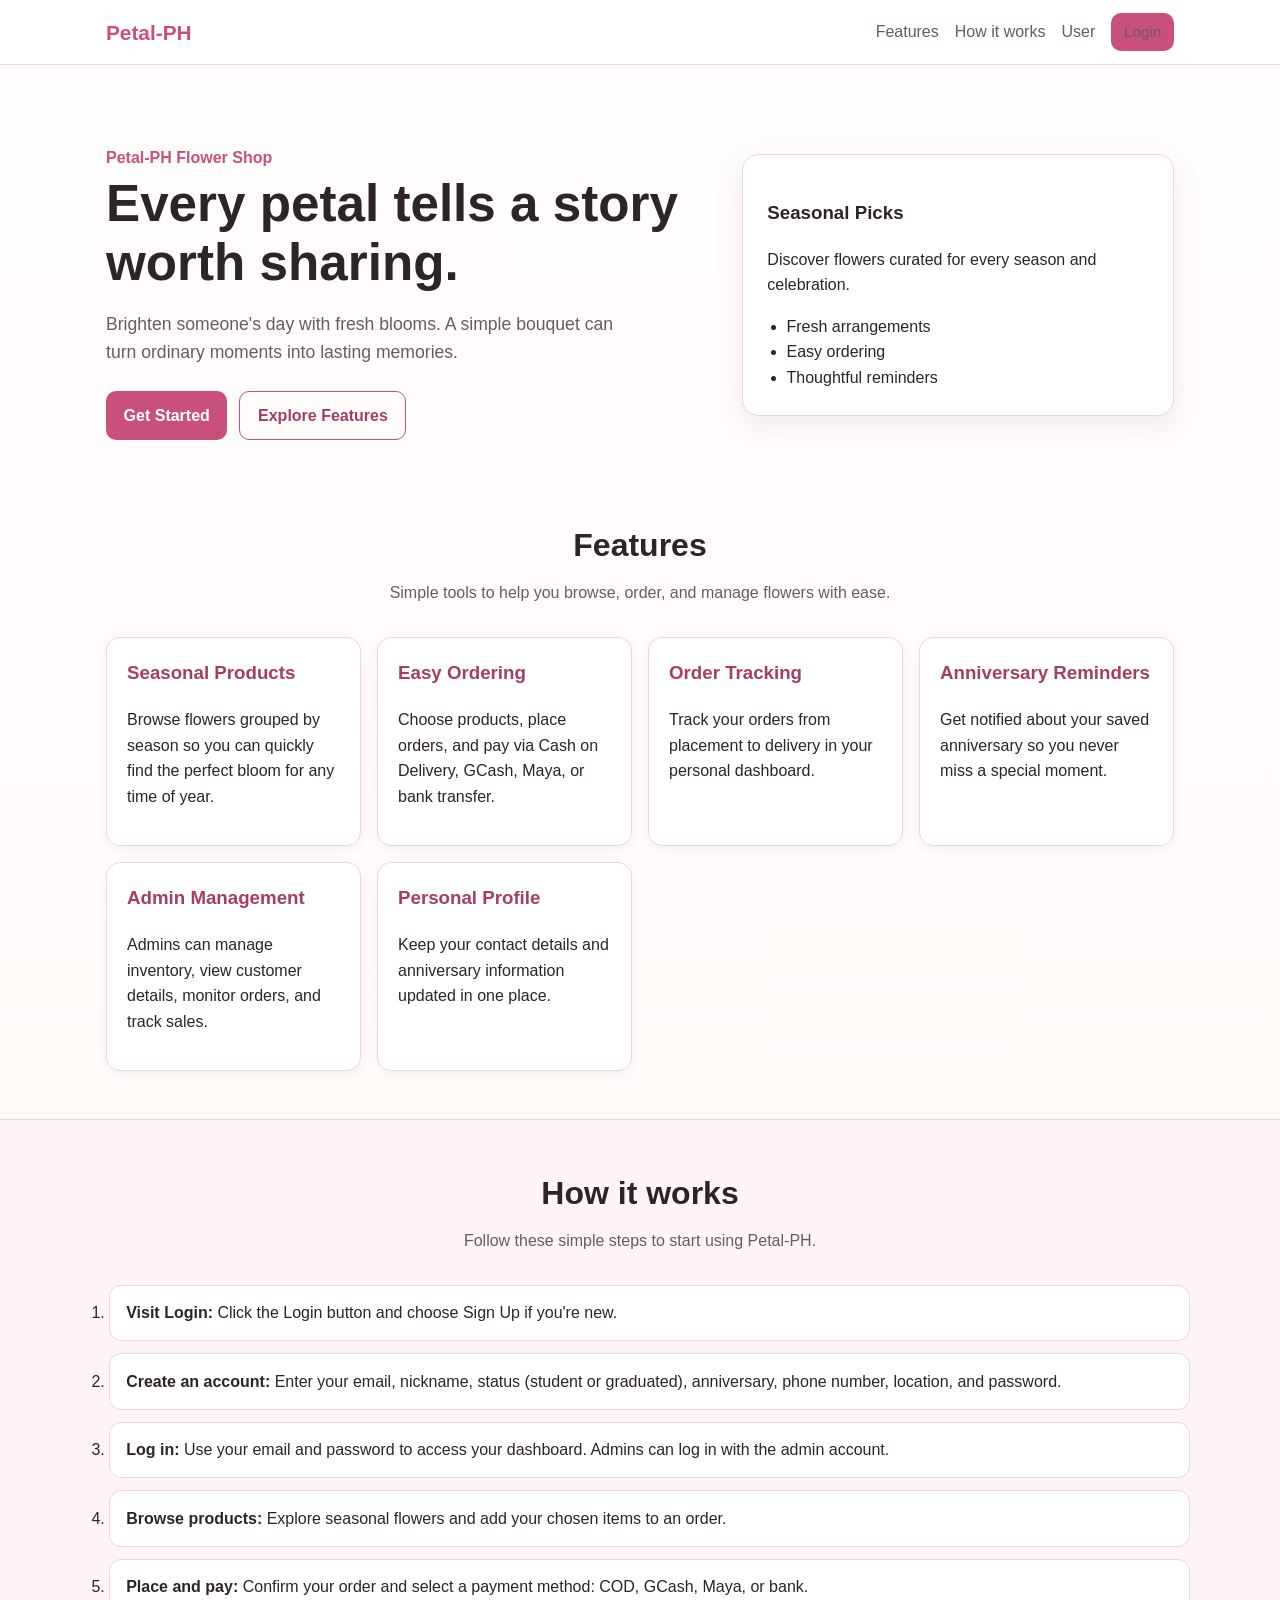
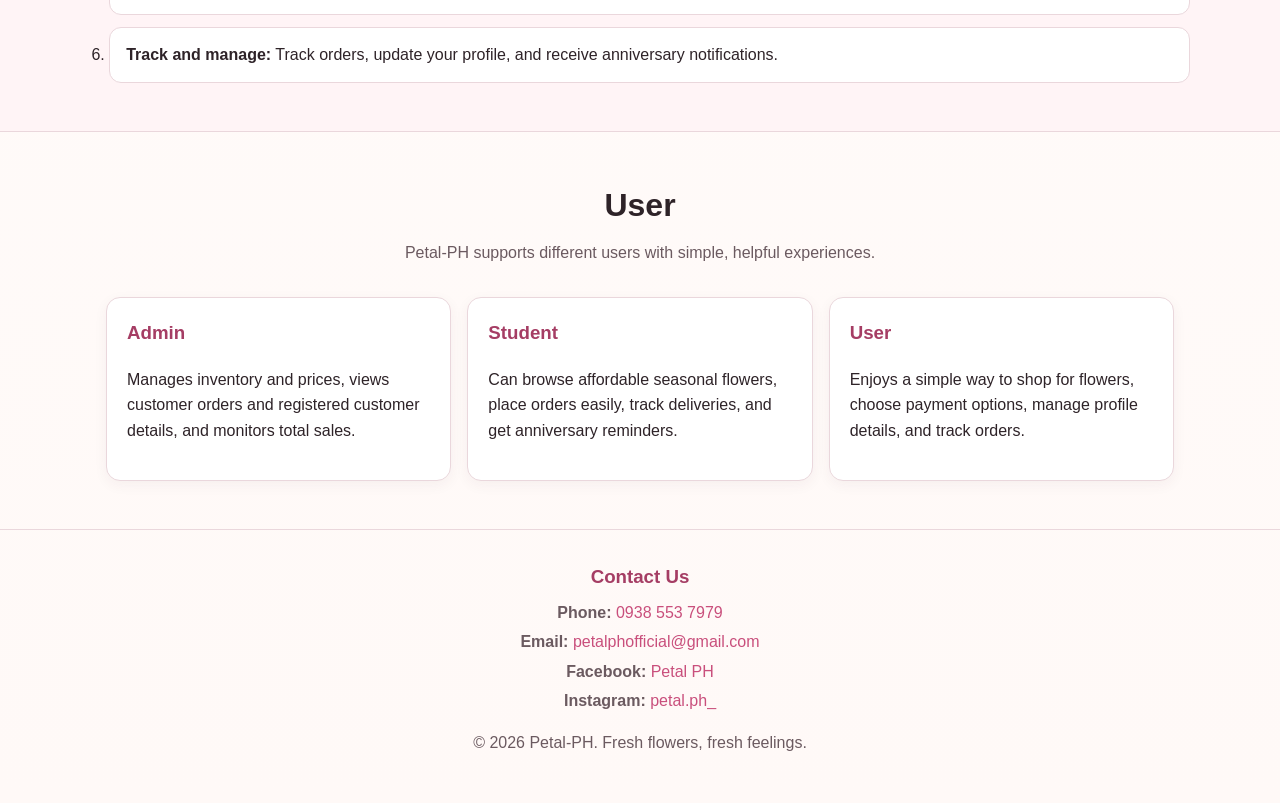
==== index.html @ e6eea17c "first commit" ====
<!DOCTYPE html>
<html lang="en">
<head>
  <meta charset="UTF-8">
  <meta name="viewport" content="width=device-width, initial-scale=1.0">
  <title>Petal-PH | Fresh Flowers, Fresh Feelings</title>
  <link rel="stylesheet" href="css/styles.css">
</head>
<body>
  <header class="site-header">
    <nav class="navbar">
      <a class="brand" href="index.html">Petal-PH</a>
      <button class="nav-toggle" id="navToggle" aria-label="Toggle menu">&#9776;</button>
      <ul class="nav-links" id="navLinks">
        <li><a href="#features">Features</a></li>
        <li><a href="#how-it-works">How it works</a></li>
        <li><a href="#users">User</a></li>
        <li><a class="btn btn-sm" href="login.html">Login</a></li>
      </ul>
    </nav>
  </header>

  <main>
    <section class="hero">
      <div class="hero-content">
        <p class="eyebrow">Petal-PH Flower Shop</p>
        <h1>Every petal tells a story worth sharing.</h1>
        <p class="motivation">Brighten someone's day with fresh blooms. A simple bouquet can turn ordinary moments into lasting memories.</p>
        <div class="hero-actions">
          <a href="login.html" class="btn">Get Started</a>
          <a href="#features" class="btn btn-outline">Explore Features</a>
        </div>
      </div>
      <div class="hero-card">
        <h3>Seasonal Picks</h3>
        <p>Discover flowers curated for every season and celebration.</p>
        <ul>
          <li>Fresh arrangements</li>
          <li>Easy ordering</li>
          <li>Thoughtful reminders</li>
        </ul>
      </div>
    </section>

    <section id="features" class="section">
      <h2>Features</h2>
      <p class="section-lead">Simple tools to help you browse, order, and manage flowers with ease.</p>
      <div class="grid cards">
        <article class="card">
          <h3>Seasonal Products</h3>
          <p>Browse flowers grouped by season so you can quickly find the perfect bloom for any time of year.</p>
        </article>
        <article class="card">
          <h3>Easy Ordering</h3>
          <p>Choose products, place orders, and pay via Cash on Delivery, GCash, Maya, or bank transfer.</p>
        </article>
        <article class="card">
          <h3>Order Tracking</h3>
          <p>Track your orders from placement to delivery in your personal dashboard.</p>
        </article>
        <article class="card">
          <h3>Anniversary Reminders</h3>
          <p>Get notified about your saved anniversary so you never miss a special moment.</p>
        </article>
        <article class="card">
          <h3>Admin Management</h3>
          <p>Admins can manage inventory, view customer details, monitor orders, and track sales.</p>
        </article>
        <article class="card">
          <h3>Personal Profile</h3>
          <p>Keep your contact details and anniversary information updated in one place.</p>
        </article>
      </div>
    </section>

    <section id="how-it-works" class="section alt">
      <h2>How it works</h2>
      <p class="section-lead">Follow these simple steps to start using Petal-PH.</p>
      <ol class="steps">
        <li><strong>Visit Login:</strong> Click the Login button and choose Sign Up if you're new.</li>
        <li><strong>Create an account:</strong> Enter your email, nickname, status (student or graduated), anniversary, phone number, location, and password.</li>
        <li><strong>Log in:</strong> Use your email and password to access your dashboard. Admins can log in with the admin account.</li>
        <li><strong>Browse products:</strong> Explore seasonal flowers and add your chosen items to an order.</li>
        <li><strong>Place and pay:</strong> Confirm your order and select a payment method: COD, GCash, Maya, or bank.</li>
        <li><strong>Track and manage:</strong> Track orders, update your profile, and receive anniversary notifications.</li>
      </ol>
    </section>

    <section id="users" class="section">
      <h2>User</h2>
      <p class="section-lead">Petal-PH supports different users with simple, helpful experiences.</p>
      <div class="grid cards">
        <article class="card">
          <h3>Admin</h3>
          <p>Manages inventory and prices, views customer orders and registered customer details, and monitors total sales.</p>
        </article>
        <article class="card">
          <h3>Student</h3>
          <p>Can browse affordable seasonal flowers, place orders easily, track deliveries, and get anniversary reminders.</p>
        </article>
        <article class="card">
          <h3>User</h3>
          <p>Enjoys a simple way to shop for flowers, choose payment options, manage profile details, and track orders.</p>
        </article>
      </div>
    </section>
  </main>

  <footer class="site-footer">
    <div class="contact-info">
      <h3>Contact Us</h3>
      <p><strong>Phone:</strong> <a href="tel:+639385537979">0938 553 7979</a></p>
      <p><strong>Email:</strong> <a href="https://mail.google.com/mail/?view=cm&fs=1&to=petalphofficial@gmail.com" target="_blank" rel="noopener">petalphofficial@gmail.com</a></p>
      <p><strong>Facebook:</strong> <a href="https://www.facebook.com/petalphofficial" target="_blank" rel="noopener">Petal PH</a></p>
      <p><strong>Instagram:</strong> <a href="https://www.instagram.com/petal.ph_/?hl=en" target="_blank" rel="noopener">petal.ph_</a></p>
    </div>
    <p>&copy; 2026 Petal-PH. Fresh flowers, fresh feelings.</p>
  </footer>

  <script src="js/app.js"></script>
  <script>
    const navToggle = document.getElementById('navToggle');
    const navLinks = document.getElementById('navLinks');
    navToggle.addEventListener('click', () => navLinks.classList.toggle('open'));
  </script>
</body>
</html>
---- css/styles.css ----
:root {
  --bg: #fff9f7;
  --surface: #ffffff;
  --text: #2e2328;
  --muted: #6b5a60;
  --primary: #c94f7c;
  --primary-dark: #a53d64;
  --accent: #f3d7df;
  --border: #ead7dc;
  --success: #2e7d5b;
  --shadow: 0 10px 30px rgba(80, 40, 55, 0.08);
}
* { box-sizing: border-box; }
html { scroll-behavior: smooth; }
body { margin: 0; font-family: "Segoe UI", Tahoma, sans-serif; color: var(--text); background: linear-gradient(180deg, #fffdfc, var(--bg)); line-height: 1.6; }
a { color: inherit; text-decoration: none; }
ul, ol { margin: 0; padding-left: 1.2rem; }
.site-header { position: sticky; top: 0; z-index: 20; background: rgba(255,255,255,0.92); backdrop-filter: blur(8px); border-bottom: 1px solid var(--border); }
.navbar { max-width: 1100px; margin: 0 auto; padding: 0.8rem 1rem; display: flex; align-items: center; justify-content: space-between; gap: 1rem; }
.brand { font-weight: 700; font-size: 1.3rem; color: var(--primary); }
.nav-links { list-style: none; display: flex; gap: 1rem; align-items: center; padding: 0; }
.nav-links a { color: var(--muted); font-weight: 500; transition: color .2s; }
.nav-links a:hover { color: var(--primary); }
.nav-toggle { display: none; background: none; border: 1px solid var(--border); border-radius: 8px; padding: .3rem .6rem; font-size: 1.2rem; }
.hero { max-width: 1100px; margin: 0 auto; padding: 4rem 1rem 2rem; display: grid; grid-template-columns: 1.4fr 1fr; gap: 2rem; align-items: center; }
.eyebrow { color: var(--primary); font-weight: 600; margin-bottom: .25rem; }
.hero h1 { font-size: clamp(2rem, 4vw, 3.2rem); line-height: 1.15; margin: .2rem 0 1rem; }
.motivation { font-size: 1.1rem; color: var(--muted); max-width: 55ch; }
.hero-actions { display: flex; gap: .75rem; margin-top: 1.5rem; flex-wrap: wrap; }
.hero-card { background: var(--surface); border: 1px solid var(--border); border-radius: 16px; padding: 1.5rem; box-shadow: var(--shadow); animation: floatIn .6s ease; }
.section { max-width: 1100px; margin: 0 auto; padding: 3rem 1rem; }
.section.alt { background: #fff4f6; border-top: 1px solid var(--border); border-bottom: 1px solid var(--border); max-width: none; }
.section.alt > * { max-width: 1100px; margin-left: auto; margin-right: auto; }
.section h2 { font-size: 2rem; margin: 0 0 .5rem; text-align: center; }
.section-lead { text-align: center; color: var(--muted); margin: 0 auto 2rem; max-width: 60ch; }
.grid { display: grid; gap: 1rem; }
.cards { grid-template-columns: repeat(auto-fit, minmax(220px, 1fr)); }
.card { background: var(--surface); border: 1px solid var(--border); border-radius: 14px; padding: 1.25rem; box-shadow: 0 4px 14px rgba(80,40,55,0.05); transition: transform .2s, box-shadow .2s; }
.card:hover { transform: translateY(-4px); box-shadow: var(--shadow); }
.card h3 { margin-top: 0; color: var(--primary-dark); }
.steps { max-width: 760px; margin: 0 auto; display: grid; gap: .75rem; }
.steps li { background: var(--surface); border: 1px solid var(--border); border-radius: 12px; padding: .9rem 1rem; }
.btn { display: inline-flex; align-items: center; justify-content: center; gap: .4rem; background: var(--primary); color: #fff; border: none; border-radius: 10px; padding: .7rem 1.1rem; font-weight: 600; cursor: pointer; transition: background .2s, transform .15s; }
.btn:hover { background: var(--primary-dark); }
.btn:active { transform: scale(.98); }
.btn-outline { background: transparent; color: var(--primary-dark); border: 1px solid var(--primary); }
.btn-outline:hover { background: var(--accent); }
.btn-sm { padding: .45rem .8rem; font-size: .95rem; }
.btn-danger { background: #b33a3a; }
.btn-danger:hover { background: #922e2e; }
.site-footer { text-align: center; padding: 2rem 1rem; color: var(--muted); border-top: 1px solid var(--border); }
.contact-info { margin-bottom: 1rem; }
.contact-info h3 { margin: 0 0 .5rem; color: var(--primary-dark); }
.contact-info p { margin: .25rem 0; }
.contact-info a { color: var(--primary); font-weight: 500; transition: color .2s; }
.contact-info a:hover { color: var(--primary-dark); text-decoration: underline; }
.auth-wrap { max-width: 980px; margin: 2rem auto; padding: 0 1rem; display: grid; grid-template-columns: 1fr 1fr; gap: 1.5rem; }
.panel { background: var(--surface); border: 1px solid var(--border); border-radius: 16px; padding: 1.5rem; box-shadow: var(--shadow); }
.panel h2 { margin-top: 0; }
.form-grid { display: grid; gap: .8rem; }
label { font-weight: 500; font-size: .95rem; display: grid; gap: .3rem; }
input, select, textarea { width: 100%; padding: .65rem .75rem; border: 1px solid #d8c3ca; border-radius: 8px; font: inherit; }
input:focus, select:focus { outline: 2px solid #efbfd0; border-color: var(--primary); }
.row { display: flex; gap: .5rem; align-items: center; }
.row input[type="checkbox"] { width: auto; }
.muted { color: var(--muted); font-size: .95rem; }
.msg { margin-top: .75rem; font-size: .95rem; }
.msg.error { color: #b33a3a; }
.msg.success { color: var(--success); }
.app-shell { min-height: 100vh; }
.topbar { display: flex; align-items: center; justify-content: space-between; gap: 1rem; padding: .8rem 1rem; background: #fff; border-bottom: 1px solid var(--border); position: sticky; top: 0; z-index: 30; }
.topbar .brand { font-size: 1.2rem; }
.burger { font-size: 1.4rem; background: none; border: 1px solid var(--border); border-radius: 8px; padding: .2rem .55rem; cursor: pointer; }
.layout { display: grid; grid-template-columns: 240px 1fr; min-height: calc(100vh - 58px); }
.sidebar { background: #fff; border-right: 1px solid var(--border); padding: 1rem; display: flex; flex-direction: column; gap: .4rem; transition: transform .25s ease; }
.sidebar button, .sidebar a { text-align: left; background: none; border: none; padding: .7rem .8rem; border-radius: 8px; cursor: pointer; font: inherit; color: var(--muted); }
.sidebar button:hover, .sidebar a:hover, .sidebar .active { background: var(--accent); color: var(--primary-dark); }
.content { padding: 1.25rem; }
.page { display: none; animation: fade .25s ease; }
.page.active { display: block; }
.toolbar { display: flex; flex-wrap: wrap; gap: .75rem; align-items: center; justify-content: space-between; margin-bottom: 1rem; }
.table-wrap { overflow-x: auto; }
table { width: 100%; border-collapse: collapse; background: #fff; border: 1px solid var(--border); border-radius: 12px; overflow: hidden; }
th, td { padding: .7rem .75rem; border-bottom: 1px solid var(--border); text-align: left; vertical-align: top; }
th { background: #fff4f6; }
.stats { grid-template-columns: repeat(auto-fit, minmax(180px, 1fr)); margin-bottom: 1rem; }
.stat { background: #fff; border: 1px solid var(--border); border-radius: 12px; padding: 1rem; }
.stat .num { font-size: 1.6rem; font-weight: 700; color: var(--primary-dark); }
.products { grid-template-columns: repeat(auto-fit, minmax(220px, 1fr)); }
.product { display: grid; gap: .5rem; }
.badge { display: inline-block; background: var(--accent); color: var(--primary-dark); padding: .15rem .5rem; border-radius: 999px; font-size: .8rem; font-weight: 600; }
.price { font-weight: 700; color: var(--primary-dark); }
.notice { background: #fff3cd; border: 1px solid #ecd28a; color: #6b5310; padding: .8rem 1rem; border-radius: 10px; margin-bottom: 1rem; }
.hidden { display: none !important; }
.modal { position: fixed; inset: 0; background: rgba(0,0,0,.35); display: flex; align-items: center; justify-content: center; padding: 1rem; z-index: 50; }
.modal-card { background: #fff; border-radius: 14px; padding: 1.25rem; width: 100%; max-width: 520px; }
@keyframes fade { from { opacity: 0; transform: translateY(4px);} to { opacity: 1; transform: none; } }
@keyframes floatIn { from { opacity: 0; transform: translateY(10px);} to { opacity: 1; transform: none; } }
@media (max-width: 800px) {
  .hero, .auth-wrap, .layout { grid-template-columns: 1fr; }
  .nav-toggle { display: inline-block; }
  .nav-links { display: none; position: absolute; right: 1rem; top: 58px; background: #fff; border: 1px solid var(--border); border-radius: 12px; padding: .75rem; flex-direction: column; align-items: stretch; min-width: 180px; box-shadow: var(--shadow); }
  .nav-links.open { display: flex; }
  .sidebar { position: fixed; top: 58px; left: 0; bottom: 0; width: 240px; transform: translateX(-100%); z-index: 25; box-shadow: var(--shadow); }
  .sidebar.open { transform: translateX(0); }
  .content { padding: 1rem; }
}
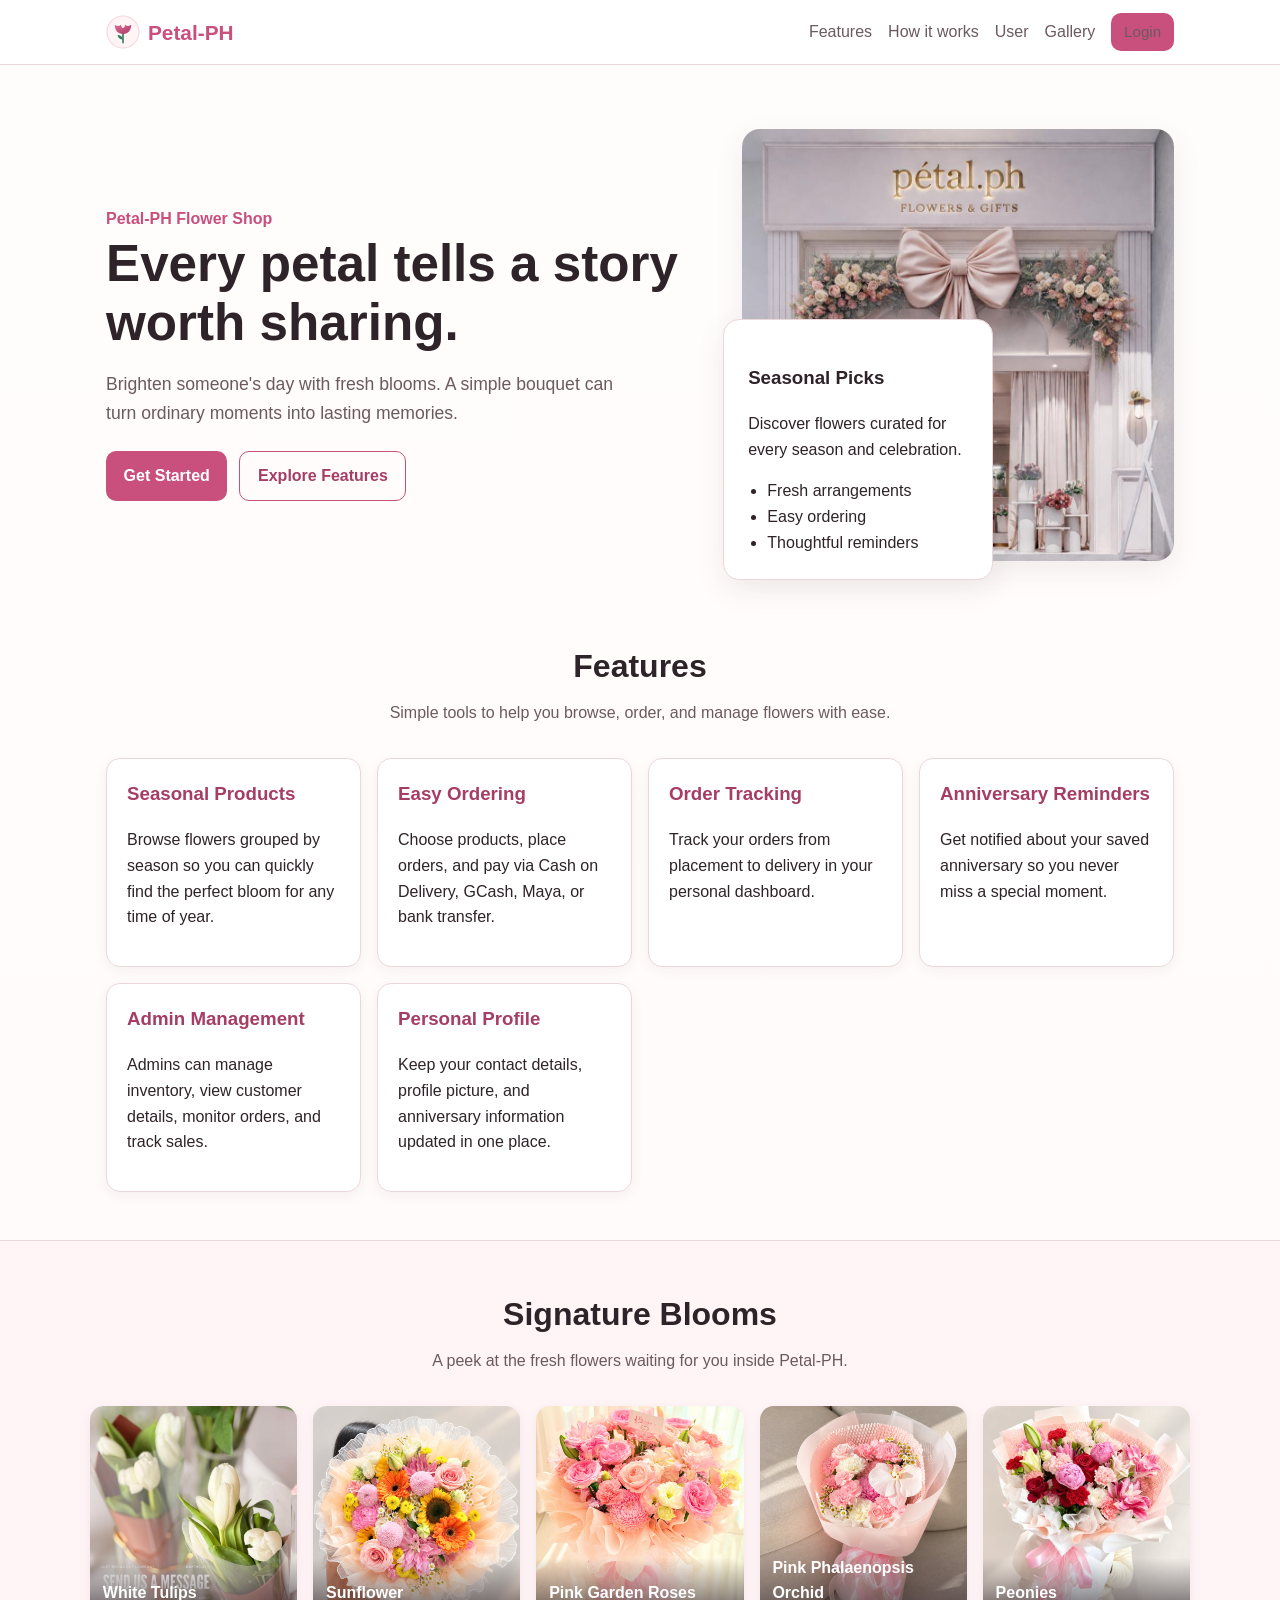
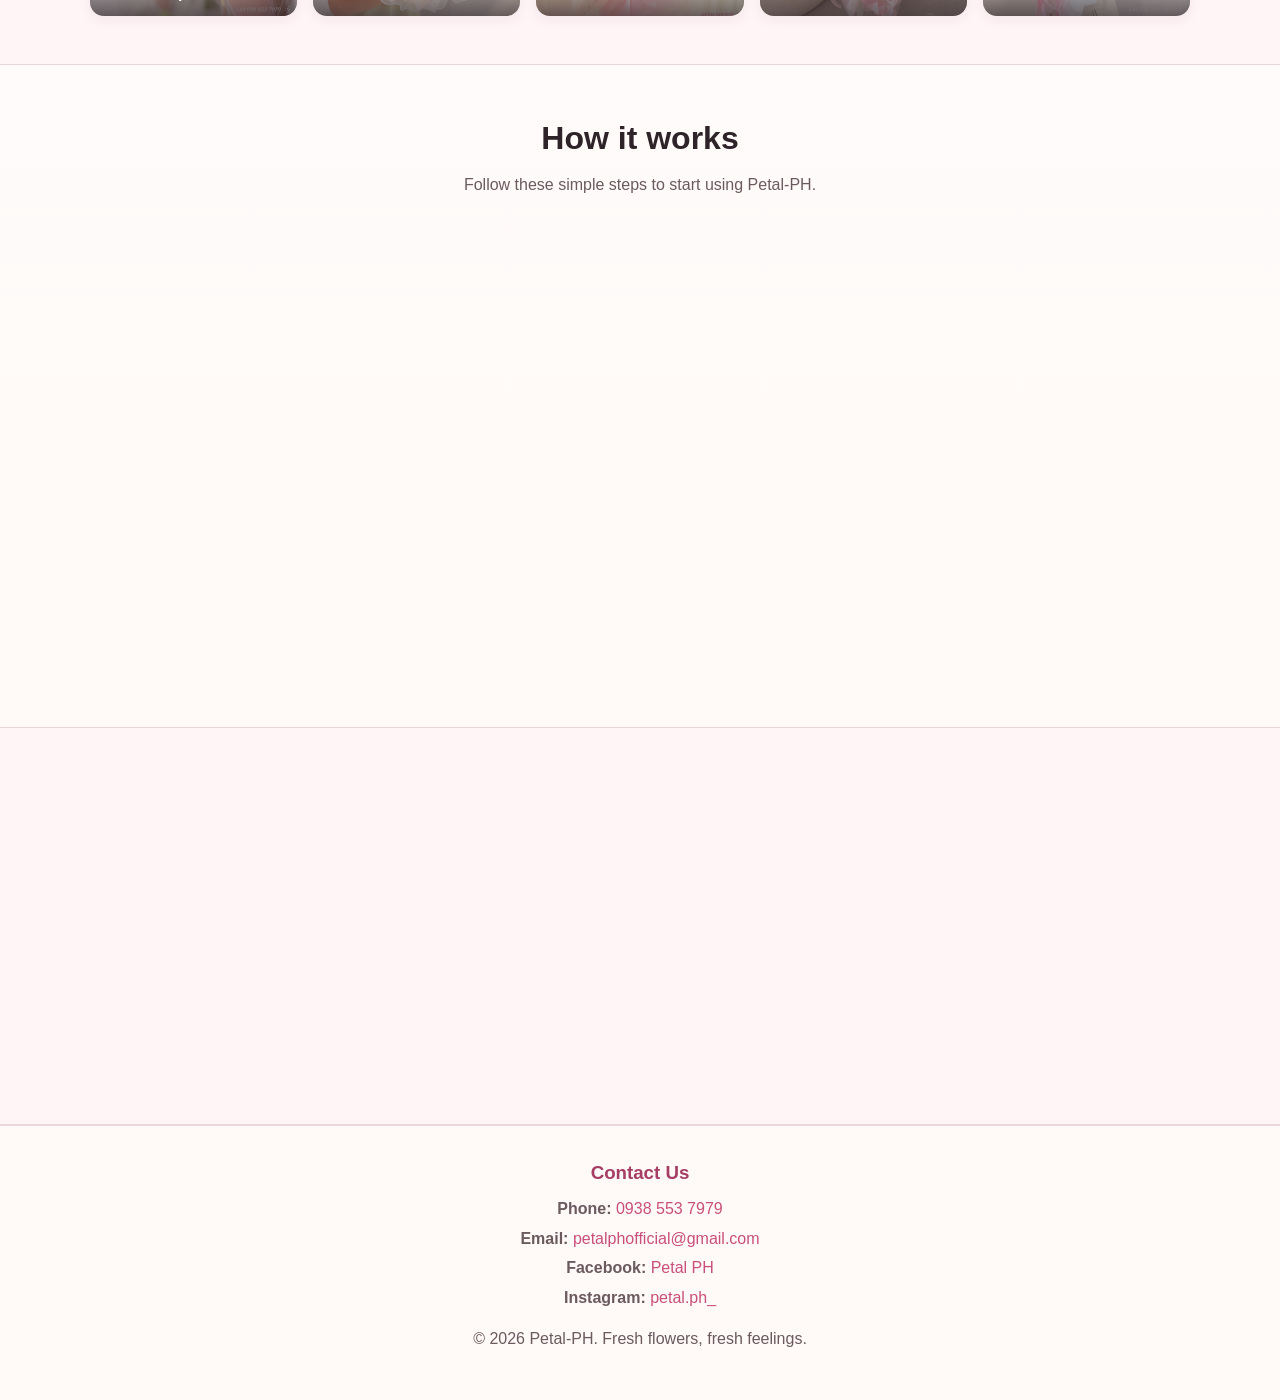
==== commit 951674d1: "Add messaging, admin management suite, best-seller charts, profile pictures, and flower imagery" ====
--- a/index.html
+++ b/index.html
@@ -4,17 +4,19 @@
   <meta charset="UTF-8">
   <meta name="viewport" content="width=device-width, initial-scale=1.0">
   <title>Petal-PH | Fresh Flowers, Fresh Feelings</title>
+  <link rel="icon" type="image/svg+xml" href="logo.svg">
   <link rel="stylesheet" href="css/styles.css">
 </head>
 <body>
   <header class="site-header">
     <nav class="navbar">
-      <a class="brand" href="index.html">Petal-PH</a>
+      <a class="brand" href="index.html"><img class="brand-logo" src="logo.svg" alt="Petal-PH logo">Petal-PH</a>
       <button class="nav-toggle" id="navToggle" aria-label="Toggle menu">&#9776;</button>
       <ul class="nav-links" id="navLinks">
         <li><a href="#features">Features</a></li>
         <li><a href="#how-it-works">How it works</a></li>
         <li><a href="#users">User</a></li>
+        <li><a href="#gallery">Gallery</a></li>
         <li><a class="btn btn-sm" href="login.html">Login</a></li>
       </ul>
     </nav>
@@ -31,74 +33,104 @@
           <a href="#features" class="btn btn-outline">Explore Features</a>
         </div>
       </div>
-      <div class="hero-card">
-        <h3>Seasonal Picks</h3>
-        <p>Discover flowers curated for every season and celebration.</p>
-        <ul>
-          <li>Fresh arrangements</li>
-          <li>Easy ordering</li>
-          <li>Thoughtful reminders</li>
-        </ul>
+      <div class="hero-media">
+        <img src="landing page.jpg" alt="Petal-PH flower arrangement">
+        <div class="hero-card">
+          <h3>Seasonal Picks</h3>
+          <p>Discover flowers curated for every season and celebration.</p>
+          <ul>
+            <li>Fresh arrangements</li>
+            <li>Easy ordering</li>
+            <li>Thoughtful reminders</li>
+          </ul>
+        </div>
       </div>
     </section>
 
     <section id="features" class="section">
-      <h2>Features</h2>
-      <p class="section-lead">Simple tools to help you browse, order, and manage flowers with ease.</p>
+      <h2 class="reveal">Features</h2>
+      <p class="section-lead reveal">Simple tools to help you browse, order, and manage flowers with ease.</p>
       <div class="grid cards">
-        <article class="card">
+        <article class="card reveal">
           <h3>Seasonal Products</h3>
           <p>Browse flowers grouped by season so you can quickly find the perfect bloom for any time of year.</p>
         </article>
-        <article class="card">
+        <article class="card reveal">
           <h3>Easy Ordering</h3>
           <p>Choose products, place orders, and pay via Cash on Delivery, GCash, Maya, or bank transfer.</p>
         </article>
-        <article class="card">
+        <article class="card reveal">
           <h3>Order Tracking</h3>
           <p>Track your orders from placement to delivery in your personal dashboard.</p>
         </article>
-        <article class="card">
+        <article class="card reveal">
           <h3>Anniversary Reminders</h3>
           <p>Get notified about your saved anniversary so you never miss a special moment.</p>
         </article>
-        <article class="card">
+        <article class="card reveal">
           <h3>Admin Management</h3>
           <p>Admins can manage inventory, view customer details, monitor orders, and track sales.</p>
         </article>
-        <article class="card">
+        <article class="card reveal">
           <h3>Personal Profile</h3>
-          <p>Keep your contact details and anniversary information updated in one place.</p>
+          <p>Keep your contact details, profile picture, and anniversary information updated in one place.</p>
         </article>
       </div>
     </section>
 
-    <section id="how-it-works" class="section alt">
-      <h2>How it works</h2>
-      <p class="section-lead">Follow these simple steps to start using Petal-PH.</p>
+    <section id="gallery" class="section alt">
+      <h2 class="reveal">Signature Blooms</h2>
+      <p class="section-lead reveal">A peek at the fresh flowers waiting for you inside Petal-PH.</p>
+      <div class="gallery">
+        <figure class="reveal">
+          <img src="White Tulips.jpg" alt="White Tulips" loading="lazy">
+          <figcaption>White Tulips</figcaption>
+        </figure>
+        <figure class="reveal">
+          <img src="Sunflower.jpg" alt="Sunflower" loading="lazy">
+          <figcaption>Sunflower</figcaption>
+        </figure>
+        <figure class="reveal">
+          <img src="Pink Garden Roses.jpg" alt="Pink Garden Roses" loading="lazy">
+          <figcaption>Pink Garden Roses</figcaption>
+        </figure>
+        <figure class="reveal">
+          <img src="Pink Phalaenopsis Orchid.jpg" alt="Pink Phalaenopsis Orchid" loading="lazy">
+          <figcaption>Pink Phalaenopsis Orchid</figcaption>
+        </figure>
+        <figure class="reveal">
+          <img src="Peonies.jpg" alt="Peonies" loading="lazy">
+          <figcaption>Peonies</figcaption>
+        </figure>
+      </div>
+    </section>
+
+    <section id="how-it-works" class="section">
+      <h2 class="reveal">How it works</h2>
+      <p class="section-lead reveal">Follow these simple steps to start using Petal-PH.</p>
       <ol class="steps">
-        <li><strong>Visit Login:</strong> Click the Login button and choose Sign Up if you're new.</li>
-        <li><strong>Create an account:</strong> Enter your email, nickname, status (student or graduated), anniversary, phone number, location, and password.</li>
-        <li><strong>Log in:</strong> Use your email and password to access your dashboard. Admins can log in with the admin account.</li>
-        <li><strong>Browse products:</strong> Explore seasonal flowers and add your chosen items to an order.</li>
-        <li><strong>Place and pay:</strong> Confirm your order and select a payment method: COD, GCash, Maya, or bank.</li>
-        <li><strong>Track and manage:</strong> Track orders, update your profile, and receive anniversary notifications.</li>
+        <li class="reveal"><strong>Visit Login:</strong> Click the Login button and choose Sign Up if you're new.</li>
+        <li class="reveal"><strong>Create an account:</strong> Enter your email, nickname, status (student or graduated), anniversary, phone number, location, and password.</li>
+        <li class="reveal"><strong>Log in:</strong> Use your email and password to access your dashboard. Admins can log in with the admin account.</li>
+        <li class="reveal"><strong>Browse products:</strong> Explore seasonal flowers and add your chosen items to an order.</li>
+        <li class="reveal"><strong>Place and pay:</strong> Confirm your order and select a payment method: COD, GCash, Maya, or bank.</li>
+        <li class="reveal"><strong>Track and manage:</strong> Track orders, update your profile picture, and receive anniversary notifications.</li>
       </ol>
     </section>
 
-    <section id="users" class="section">
-      <h2>User</h2>
-      <p class="section-lead">Petal-PH supports different users with simple, helpful experiences.</p>
+    <section id="users" class="section alt">
+      <h2 class="reveal">User</h2>
+      <p class="section-lead reveal">Petal-PH supports different users with simple, helpful experiences.</p>
       <div class="grid cards">
-        <article class="card">
+        <article class="card reveal">
           <h3>Admin</h3>
           <p>Manages inventory and prices, views customer orders and registered customer details, and monitors total sales.</p>
         </article>
-        <article class="card">
+        <article class="card reveal">
           <h3>Student</h3>
           <p>Can browse affordable seasonal flowers, place orders easily, track deliveries, and get anniversary reminders.</p>
         </article>
-        <article class="card">
+        <article class="card reveal">
           <h3>User</h3>
           <p>Enjoys a simple way to shop for flowers, choose payment options, manage profile details, and track orders.</p>
         </article>
@@ -122,6 +154,20 @@
     const navToggle = document.getElementById('navToggle');
     const navLinks = document.getElementById('navLinks');
     navToggle.addEventListener('click', () => navLinks.classList.toggle('open'));
+
+    if ('IntersectionObserver' in window) {
+      const io = new IntersectionObserver((entries) => {
+        entries.forEach(entry => {
+          if (entry.isIntersecting) {
+            entry.target.classList.add('in');
+            io.unobserve(entry.target);
+          }
+        });
+      }, { threshold: 0.12 });
+      document.querySelectorAll('.reveal').forEach(el => io.observe(el));
+    } else {
+      document.querySelectorAll('.reveal').forEach(el => el.classList.add('in'));
+    }
   </script>
 </body>
-</html>
+</html>
--- a/css/styles.css
+++ b/css/styles.css
@@ -17,7 +17,9 @@
 ul, ol { margin: 0; padding-left: 1.2rem; }
 .site-header { position: sticky; top: 0; z-index: 20; background: rgba(255,255,255,0.92); backdrop-filter: blur(8px); border-bottom: 1px solid var(--border); }
 .navbar { max-width: 1100px; margin: 0 auto; padding: 0.8rem 1rem; display: flex; align-items: center; justify-content: space-between; gap: 1rem; }
-.brand { font-weight: 700; font-size: 1.3rem; color: var(--primary); }
+.brand { font-weight: 700; font-size: 1.3rem; color: var(--primary); display: inline-flex; align-items: center; gap: .5rem; }
+.brand-logo { height: 34px; width: 34px; display: block; flex: 0 0 auto; }
+.brand-tag { font-size: .68rem; font-weight: 700; background: var(--accent); color: var(--primary-dark); padding: .1rem .45rem; border-radius: 999px; }
 .nav-links { list-style: none; display: flex; gap: 1rem; align-items: center; padding: 0; }
 .nav-links a { color: var(--muted); font-weight: 500; transition: color .2s; }
 .nav-links a:hover { color: var(--primary); }
@@ -54,6 +56,177 @@
 .contact-info p { margin: .25rem 0; }
 .contact-info a { color: var(--primary); font-weight: 500; transition: color .2s; }
 .contact-info a:hover { color: var(--primary-dark); text-decoration: underline; }
+
+/* Landing hero image */
+.hero-media { position: relative; animation: floatIn .7s ease; }
+.hero-media > img { width: 100%; display: block; border-radius: 18px; box-shadow: var(--shadow); animation: kenburns 16s ease-in-out infinite alternate; }
+@keyframes kenburns { from { transform: scale(1); } to { transform: scale(1.06); } }
+.hero-media .hero-card { position: absolute; left: -1.2rem; bottom: -1.2rem; max-width: 270px; margin: 0; }
+@media (max-width: 800px) {
+  .hero-media .hero-card { position: static; max-width: none; margin-top: 1rem; }
+}
+
+/* Gallery */
+.gallery { display: grid; grid-template-columns: repeat(auto-fit, minmax(190px, 1fr)); gap: 1rem; }
+.gallery figure { margin: 0; border-radius: 14px; overflow: hidden; position: relative; box-shadow: 0 4px 14px rgba(80,40,55,0.06); }
+.gallery img { width: 100%; height: 210px; object-fit: cover; display: block; transition: transform .5s ease; }
+.gallery figure:hover img { transform: scale(1.08); }
+.gallery figcaption { position: absolute; left: 0; right: 0; bottom: 0; padding: 1.4rem .8rem .6rem; color: #fff; font-weight: 600; background: linear-gradient(transparent, rgba(46,35,40,.72)); }
+
+/* Reveal on scroll */
+.reveal { opacity: 0; transform: translateY(18px); transition: opacity .6s ease, transform .6s ease; }
+.reveal.in { opacity: 1; transform: none; }
+.grid .reveal:nth-child(2) { transition-delay: .08s; }
+.grid .reveal:nth-child(3) { transition-delay: .16s; }
+.grid .reveal:nth-child(4) { transition-delay: .24s; }
+.grid .reveal:nth-child(5) { transition-delay: .32s; }
+.grid .reveal:nth-child(6) { transition-delay: .4s; }
+@media (prefers-reduced-motion: reduce) {
+  .reveal, .hero-media > img, .hero-media, .card { animation: none !important; transition: none !important; opacity: 1 !important; transform: none !important; }
+}
+
+/* Product cards with images */
+.product { padding: 0 1.25rem 1.25rem; overflow: hidden; }
+.product-img-wrap { position: relative; margin: 0 -1.25rem .75rem; }
+.product-img { width: 100%; height: 175px; object-fit: cover; display: block; transition: transform .5s ease; }
+.product:hover .product-img { transform: scale(1.07); }
+.season-badge { position: absolute; top: .6rem; left: .6rem; box-shadow: 0 2px 8px rgba(0,0,0,.12); }
+.out-badge { position: absolute; top: .6rem; right: .6rem; background: #b33a3a; color: #fff; box-shadow: 0 2px 8px rgba(0,0,0,.12); }
+.product .btn[disabled] { opacity: .55; cursor: not-allowed; }
+
+/* Avatars / user chip */
+.user-chip { display: flex; align-items: center; gap: .5rem; margin-left: auto; margin-right: .5rem; }
+.avatar { width: 36px; height: 36px; border-radius: 50%; object-fit: cover; display: inline-block; }
+.avatar-fallback { display: inline-flex; align-items: center; justify-content: center; background: var(--accent); color: var(--primary-dark); font-weight: 700; }
+.avatar-lg { width: 96px; height: 96px; font-size: 2.2rem; }
+.profile-head { display: flex; gap: 1.25rem; align-items: flex-start; flex-wrap: wrap; }
+.avatar-preview { flex: 0 0 auto; }
+.soft-divider { border: none; border-top: 1px solid var(--border); margin: 1.25rem 0; }
+
+/* Admin charts */
+.charts { grid-template-columns: 1.15fr 1fr; }
+@media (max-width: 900px) { .charts { grid-template-columns: 1fr; } }
+.chart-card { background: #fff; border: 1px solid var(--border); border-radius: 14px; padding: 1rem 1.1rem 1.1rem; }
+.chart-empty { color: var(--muted); padding: 1.5rem 0; margin: 0; }
+.bar-chart { display: flex; align-items: flex-end; gap: .75rem; height: 230px; padding-top: 1.4rem; }
+.bar-col { flex: 1; height: 100%; display: flex; flex-direction: column; align-items: center; justify-content: flex-end; gap: .3rem; }
+.bar { width: 100%; max-width: 58px; min-height: 4px; border-radius: 8px 8px 0 0; background: linear-gradient(180deg, #e06a97, var(--primary-dark)); transition: height .8s cubic-bezier(.2,.7,.3,1); }
+.bar-value { font-size: .72rem; color: var(--muted); white-space: nowrap; }
+.bar-label { font-size: .78rem; color: var(--muted); text-align: center; }
+.donut-wrap { display: flex; align-items: center; gap: 1.25rem; flex-wrap: wrap; }
+.donut { width: 170px; height: 170px; flex: 0 0 auto; }
+.donut-seg { animation: donutIn 1s ease; transition: stroke-dasharray .8s ease, stroke-dashoffset .8s ease; }
+@keyframes donutIn { from { opacity: 0; } to { opacity: 1; } }
+.legend { list-style: none; padding: 0; margin: 0; display: grid; gap: .45rem; }
+.legend li { display: flex; align-items: center; gap: .5rem; font-size: .92rem; }
+.legend .dot { width: 12px; height: 12px; border-radius: 50%; display: inline-block; flex: 0 0 auto; }
+
+/* Inventory thumbnails */
+.thumb { width: 56px; height: 56px; object-fit: cover; border-radius: 10px; display: block; }
+
+/* Status badges */
+.badge-status { display: inline-block; padding: .15rem .55rem; border-radius: 999px; font-size: .78rem; font-weight: 700; white-space: nowrap; }
+.st-pending { background: #fff3cd; color: #6b5310; }
+.st-accepted { background: #dbe8ff; color: #274b8f; }
+.st-rejected { background: #fadbdb; color: #8f2b2b; }
+.st-completed { background: #d9f0e3; color: #1f6a49; }
+.st-cancelled { background: #ececec; color: #555; }
+.st-low { background: #ffe8cc; color: #8a5310; }
+.st-out { background: #fadbdb; color: #8f2b2b; }
+.st-in { background: #d9f0e3; color: #1f6a49; }
+
+/* Low stock alert rows */
+.low-row { display: flex; align-items: center; gap: .6rem; padding: .45rem 0; border-bottom: 1px solid var(--border); }
+.low-row:last-child { border-bottom: none; }
+.low-row span { flex: 1; }
+
+/* Horizontal bar rows (reports) */
+.hbar-row { display: grid; grid-template-columns: 150px 1fr 80px; gap: .6rem; align-items: center; margin-bottom: .55rem; }
+.hbar-name { font-size: .9rem; overflow: hidden; text-overflow: ellipsis; white-space: nowrap; }
+.hbar-track { background: #f7e9ee; border-radius: 999px; height: 14px; overflow: hidden; }
+.hbar-fill { height: 100%; border-radius: 999px; background: linear-gradient(90deg, #e06a97, var(--primary-dark)); transition: width .8s ease; }
+.hbar-row strong { font-size: .85rem; color: var(--muted); text-align: right; }
+.bar-zero { background: #e9dde2; }
+
+/* Edit preview image */
+.edit-preview { width: 100%; max-height: 180px; object-fit: cover; border-radius: 10px; border: 1px solid var(--border); }
+@media (max-width: 700px) {
+  .hbar-row { grid-template-columns: 110px 1fr 70px; }
+}
+
+/* Icon buttons / unread badge */
+.icon-btn { position: relative; background: none; border: 1px solid var(--border); border-radius: 50%; width: 40px; height: 40px; display: inline-flex; align-items: center; justify-content: center; cursor: pointer; color: var(--muted); transition: background .2s, color .2s; }
+.icon-btn:hover { background: var(--accent); color: var(--primary-dark); }
+.icon-btn svg { width: 20px; height: 20px; fill: currentColor; }
+.unread-badge { position: absolute; top: -4px; right: -4px; background: #b33a3a; color: #fff; font-size: .7rem; font-weight: 700; min-width: 18px; height: 18px; border-radius: 999px; display: flex; align-items: center; justify-content: center; padding: 0 4px; }
+
+/* Chat interface (customer messages page) */
+.chat-shell { display: grid; grid-template-columns: 280px 1fr; gap: 1rem; max-width: 1000px; margin: 1.25rem auto; padding: 0 1rem; height: calc(100vh - 150px); }
+.chat-contact { background: #fff; border: 1px solid var(--border); border-radius: 14px; padding: 1.25rem; display: flex; flex-direction: column; align-items: center; gap: .6rem; text-align: center; }
+.chat-contact .avatar { width: 64px; height: 64px; }
+.chat-tips { list-style: none; padding: 0; margin: .5rem 0 0; display: grid; gap: .4rem; width: 100%; }
+.chat-tips li { font-size: .85rem; color: var(--muted); background: var(--bg); border: 1px solid var(--border); border-radius: 8px; padding: .4rem .6rem; }
+.chat-main { background: #fff; border: 1px solid var(--border); border-radius: 14px; display: flex; flex-direction: column; overflow: hidden; }
+.chat-head { padding: .7rem 1rem; border-bottom: 1px solid var(--border); font-weight: 600; background: #fff; }
+.chat-messages { flex: 1; overflow-y: auto; padding: 1rem; display: flex; flex-direction: column; gap: .5rem; background: #fdf7f9; }
+.chat-empty { margin: auto; color: var(--muted); text-align: center; padding: 1.5rem 1rem; max-width: 46ch; }
+.msg-row { display: flex; }
+.msg-row.mine { justify-content: flex-end; }
+.msg-row.them { justify-content: flex-start; }
+.bubble { max-width: 72%; padding: .55rem .85rem; border-radius: 14px; font-size: .95rem; line-height: 1.4; word-wrap: break-word; }
+.msg-row.them .bubble { background: #fff; border: 1px solid var(--border); border-bottom-left-radius: 4px; }
+.msg-row.mine .bubble { background: var(--primary); color: #fff; border-bottom-right-radius: 4px; }
+.bubble .time { display: block; font-size: .7rem; opacity: .7; margin-top: .2rem; }
+.chat-input { display: flex; gap: .5rem; padding: .75rem; border-top: 1px solid var(--border); background: #fff; }
+.chat-input input { flex: 1; }
+
+/* Admin chat (two-pane) */
+.admin-chat { display: grid; grid-template-columns: 280px 1fr; gap: 1rem; height: calc(100vh - 210px); }
+.conv-list { background: #fff; border: 1px solid var(--border); border-radius: 14px; overflow-y: auto; }
+.conv-item { width: 100%; text-align: left; background: none; border: none; border-bottom: 1px solid var(--border); padding: .75rem .9rem; cursor: pointer; display: flex; gap: .6rem; align-items: center; font: inherit; color: var(--text); }
+.conv-item:hover, .conv-item.active { background: var(--accent); }
+.conv-item .conv-info { flex: 1; min-width: 0; }
+.conv-item .conv-name { font-weight: 600; font-size: .92rem; }
+.conv-item .conv-last { font-size: .78rem; color: var(--muted); white-space: nowrap; overflow: hidden; text-overflow: ellipsis; }
+.conv-badge { background: #b33a3a; color: #fff; font-size: .7rem; font-weight: 700; border-radius: 999px; min-width: 18px; height: 18px; display: inline-flex; align-items: center; justify-content: center; padding: 0 4px; }
+
+/* About page motivation box */
+.motivation-box { background: linear-gradient(135deg, #fff4f6, #fdeaf0); border: 1px solid var(--border); border-radius: 14px; padding: 1rem 1.1rem; margin: 1rem 0; animation: floatIn .5s ease; }
+.motivation-label { font-size: .78rem; font-weight: 700; letter-spacing: .04em; text-transform: uppercase; color: var(--primary); margin-bottom: .35rem; }
+.motivation-text { margin: 0; font-size: 1.02rem; color: var(--text); font-style: italic; }
+
+/* Best-Selling Flowers vertical bar chart */
+.bs-card { background: #fff; border: 1px solid var(--border); border-radius: 14px; padding: 1rem 1.1rem 1.1rem; }
+.bs-head { display: flex; align-items: center; justify-content: space-between; gap: .75rem; flex-wrap: wrap; margin-bottom: .75rem; }
+.bs-head h3 { margin: 0; }
+.bs-filters { display: flex; gap: .35rem; flex-wrap: wrap; }
+.bs-filter { background: none; border: 1px solid var(--border); border-radius: 999px; padding: .3rem .7rem; font: inherit; font-size: .8rem; color: var(--muted); cursor: pointer; transition: background .2s, color .2s, border-color .2s; }
+.bs-filter:hover { background: var(--bg); }
+.bs-filter.active { background: var(--primary); border-color: var(--primary); color: #fff; }
+.bs-chart { display: flex; gap: .5rem; }
+.bs-yaxis { position: relative; width: 44px; height: 240px; flex: 0 0 auto; }
+.bs-yaxis span { position: absolute; right: 0; transform: translateY(-50%); font-size: .72rem; color: var(--muted); }
+.bs-plot { position: relative; flex: 1; height: 240px; border-bottom: 2px solid var(--border); }
+.bs-grid { position: absolute; left: 0; right: 0; border-top: 1px dashed #f0e2e7; }
+.bs-bar { position: absolute; bottom: 0; width: 20%; display: flex; justify-content: center; align-items: flex-end; transition: left .6s ease, height .8s cubic-bezier(.2,.7,.3,1); }
+.bs-bar-fill { position: relative; width: 62%; height: 100%; border-radius: 8px 8px 0 0; transition: filter .2s, transform .2s; }
+.bs-bar:hover { z-index: 50 !important; }
+.bs-bar:hover .bs-bar-fill { filter: brightness(1.1); transform: scaleX(1.08); }
+.bs-tip { position: absolute; bottom: 100%; left: 50%; transform: translateX(-50%); margin-bottom: 6px; background: #2e2328; color: #fff; font-size: .75rem; padding: .25rem .5rem; border-radius: 6px; white-space: nowrap; opacity: 0; transition: opacity .2s; pointer-events: none; }
+.bs-bar:hover .bs-tip { opacity: 1; }
+.bs-xlabels { position: relative; height: 44px; margin-left: 52px; }
+.bs-xlabel { position: absolute; top: .35rem; width: 20%; text-align: center; font-size: .74rem; color: var(--muted); transition: left .6s ease; white-space: nowrap; overflow: hidden; text-overflow: ellipsis; padding: 0 3px; }
+.bs-empty { position: absolute; inset: 0; display: flex; align-items: center; justify-content: center; color: var(--muted); font-size: .9rem; }
+@media (max-width: 600px) {
+  .bs-yaxis, .bs-plot { height: 200px; }
+}
+
+@media (max-width: 800px) {
+  .chat-shell, .admin-chat { grid-template-columns: 1fr; height: auto; }
+  .chat-contact { display: none; }
+  .chat-main { height: calc(100vh - 170px); }
+  .admin-chat .conv-list { max-height: 230px; }
+}
 .auth-wrap { max-width: 980px; margin: 2rem auto; padding: 0 1rem; display: grid; grid-template-columns: 1fr 1fr; gap: 1.5rem; }
 .panel { background: var(--surface); border: 1px solid var(--border); border-radius: 16px; padding: 1.5rem; box-shadow: var(--shadow); }
 .panel h2 { margin-top: 0; }
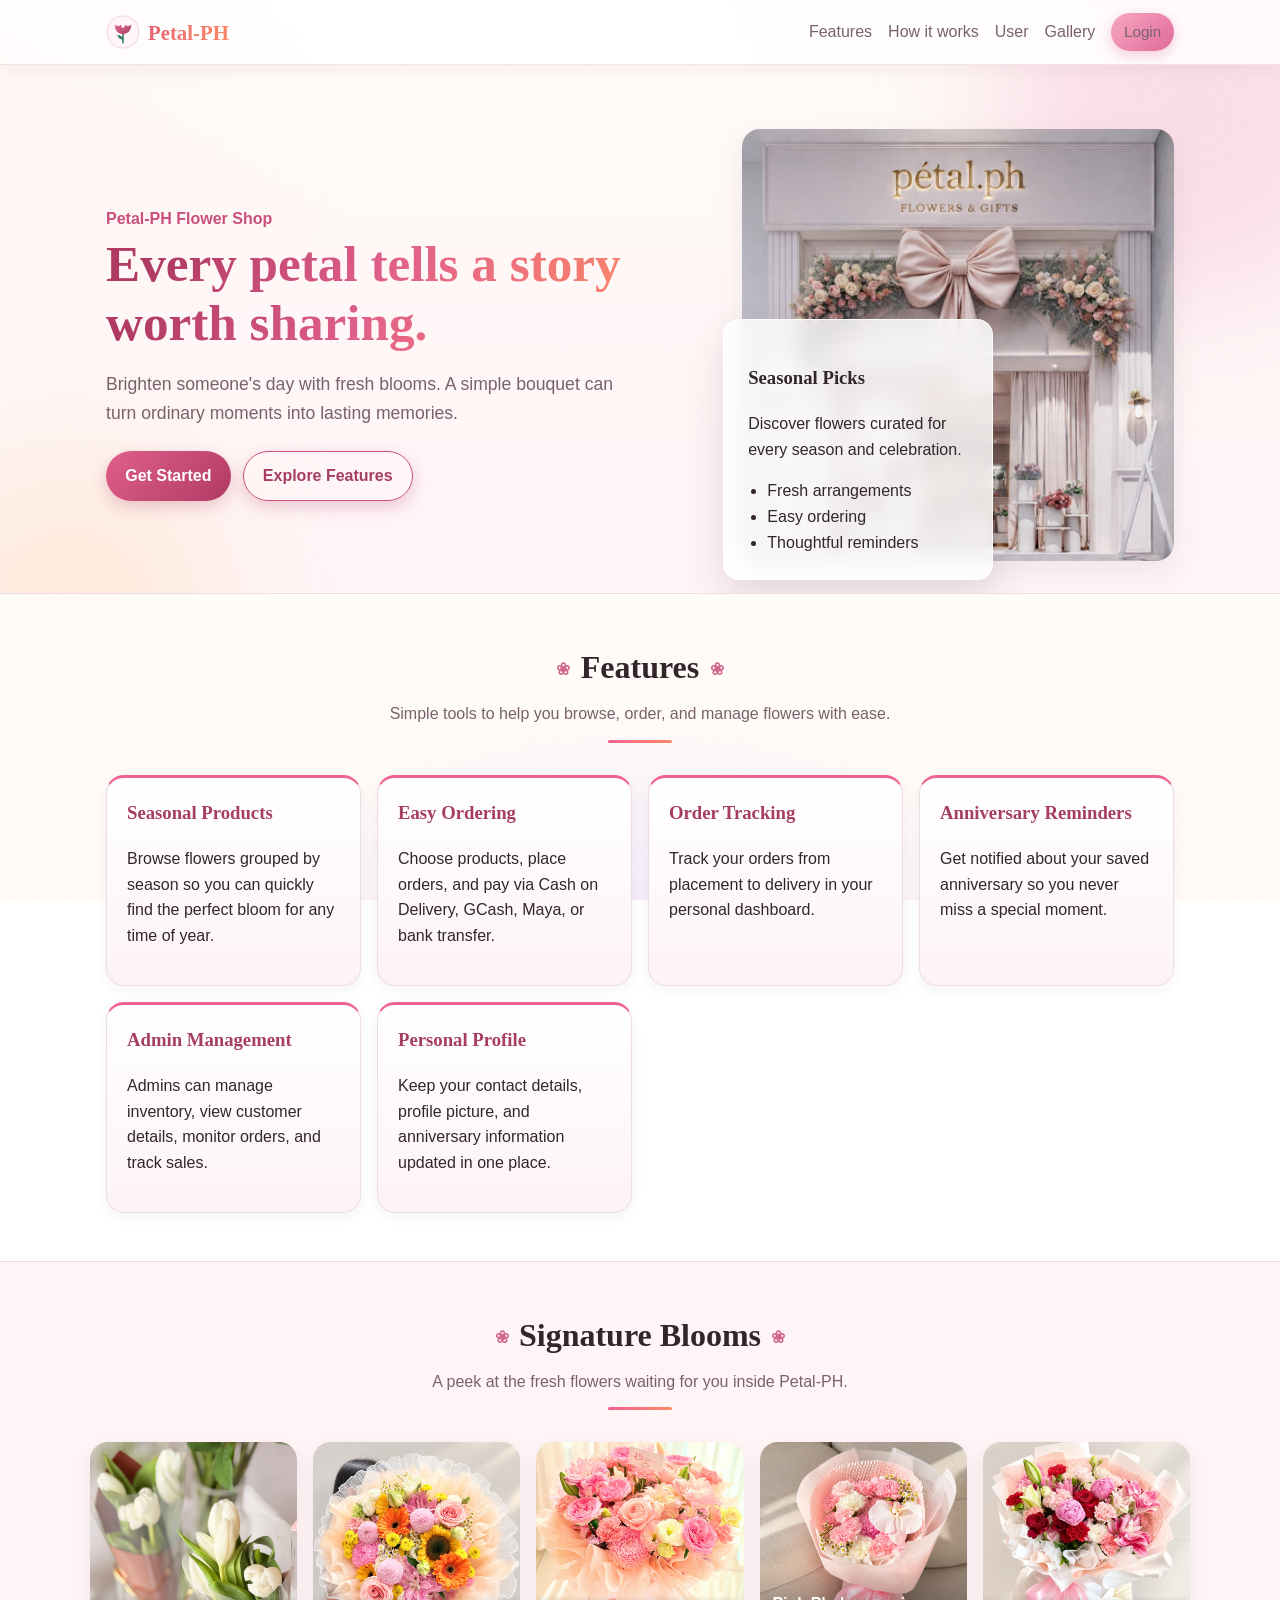
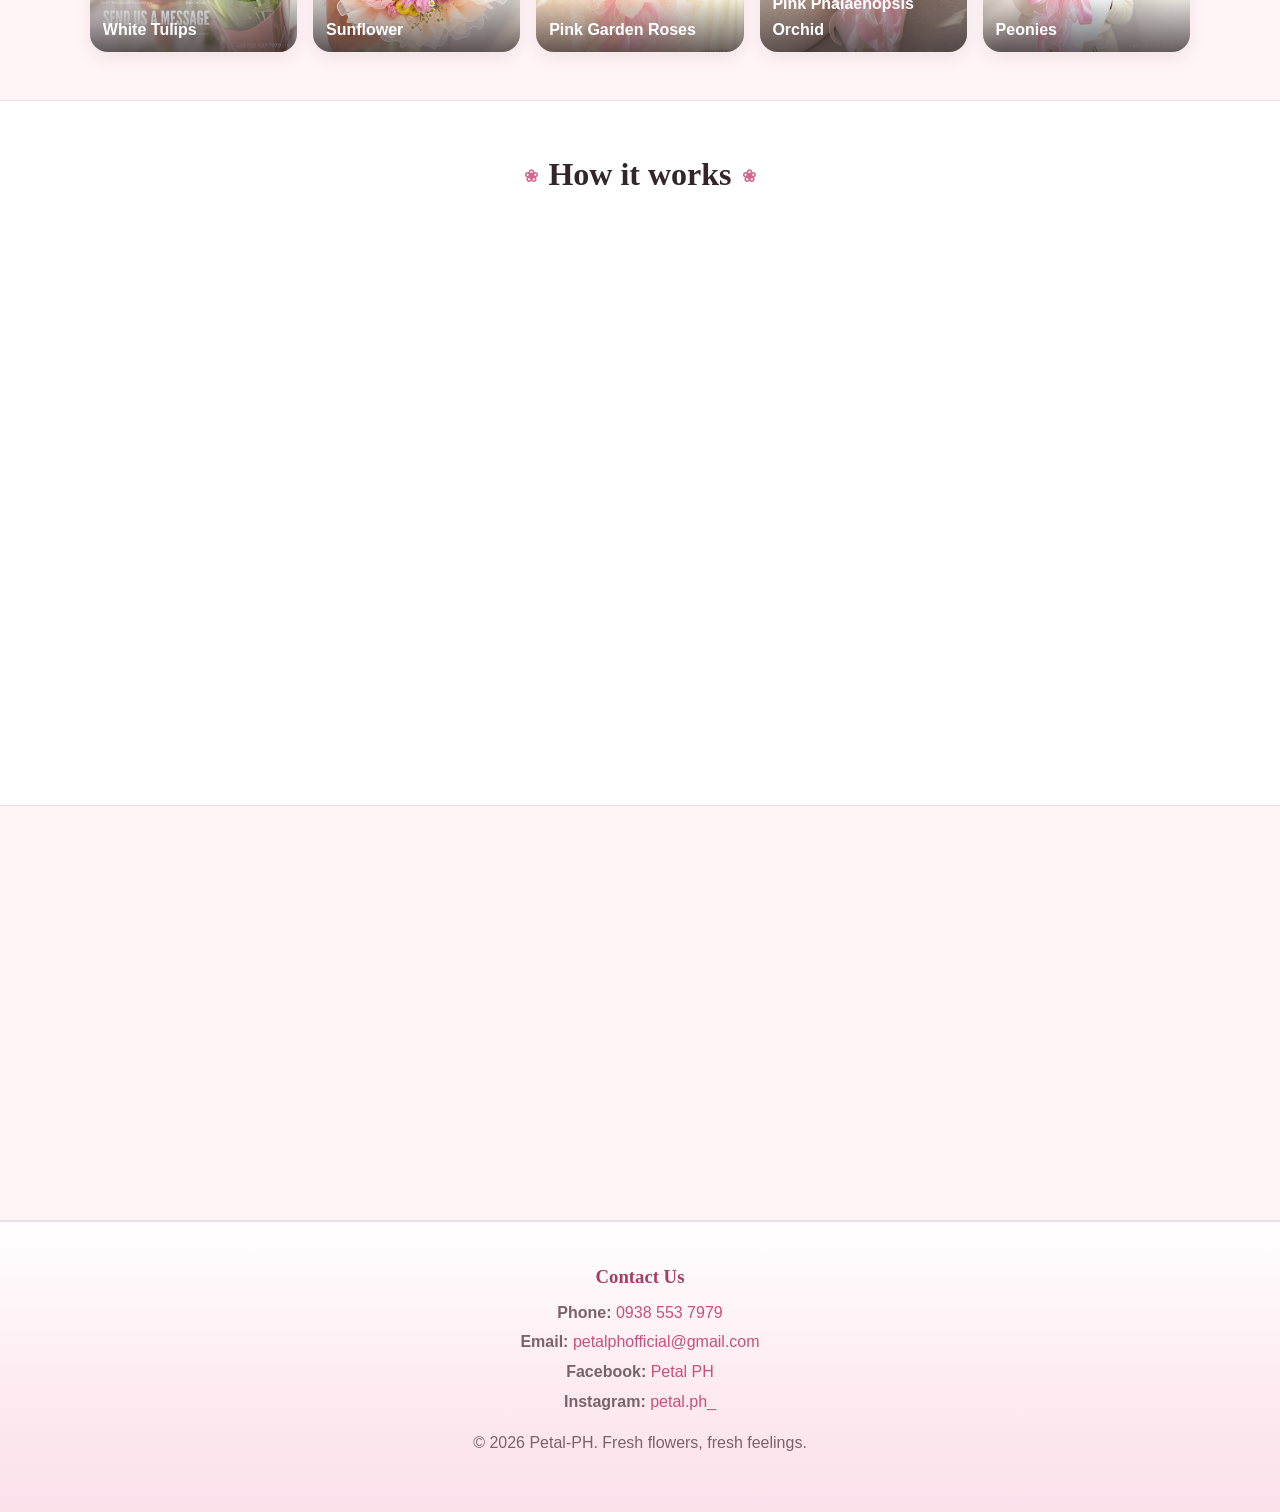
==== commit e157bd64: "Refresh theme with gradient accents, glassmorphism, and richer background" ====
--- a/index.html
+++ b/index.html
@@ -17,13 +17,14 @@
         <li><a href="#how-it-works">How it works</a></li>
         <li><a href="#users">User</a></li>
         <li><a href="#gallery">Gallery</a></li>
-        <li><a class="btn btn-sm" href="login.html">Login</a></li>
+        <li><a class="btn btn-sm btn-login" href="login.html">Login</a></li>
       </ul>
     </nav>
   </header>
 
   <main>
-    <section class="hero">
+    <section class="hero-band">
+      <div class="hero">
       <div class="hero-content">
         <p class="eyebrow">Petal-PH Flower Shop</p>
         <h1>Every petal tells a story worth sharing.</h1>
@@ -44,6 +45,7 @@
             <li>Thoughtful reminders</li>
           </ul>
         </div>
+      </div>
       </div>
     </section>
 
@@ -149,6 +151,7 @@
     <p>&copy; 2026 Petal-PH. Fresh flowers, fresh feelings.</p>
   </footer>
 
+  <script src="js/config.js"></script>
   <script src="js/app.js"></script>
   <script>
     const navToggle = document.getElementById('navToggle');
--- a/css/styles.css
+++ b/css/styles.css
@@ -1,56 +1,75 @@
 :root {
-  --bg: #fff9f7;
+  --bg: #fffaf6;
   --surface: #ffffff;
-  --text: #2e2328;
-  --muted: #6b5a60;
+  --text: #33262b;
+  --muted: #7a626b;
   --primary: #c94f7c;
   --primary-dark: #a53d64;
-  --accent: #f3d7df;
-  --border: #ead7dc;
+  --primary-light: #f06292;
+  --coral: #ff8a65;
+  --lav: #b39ddb;
+  --accent: #f9e3ea;
+  --accent-soft: #fdf3f6;
+  --leaf: #3c7a5a;
+  --leaf-soft: #e7f2ea;
+  --border: #f0dde3;
   --success: #2e7d5b;
   --shadow: 0 10px 30px rgba(80, 40, 55, 0.08);
+  --shadow-glow: 0 12px 32px rgba(224, 106, 151, 0.22);
 }
 * { box-sizing: border-box; }
 html { scroll-behavior: smooth; }
-body { margin: 0; font-family: "Segoe UI", Tahoma, sans-serif; color: var(--text); background: linear-gradient(180deg, #fffdfc, var(--bg)); line-height: 1.6; }
+body { margin: 0; font-family: "Segoe UI", Tahoma, sans-serif; color: var(--text); background: radial-gradient(rgba(233, 190, 205, 0.14) 1.5px, transparent 1.6px), radial-gradient(1100px 520px at 105% -5%, #fde4ee 0%, rgba(253,228,238,0) 60%), radial-gradient(900px 480px at -10% 15%, #ffe9dd 0%, rgba(255,233,221,0) 55%), radial-gradient(800px 500px at 50% 110%, #efe6ff 0%, rgba(239,230,255,0) 55%), linear-gradient(180deg, #fffdfc, var(--bg)); background-size: 26px 26px, auto, auto, auto, auto; background-attachment: fixed; line-height: 1.6; }
+h1, h2, h3, .brand, .stat .num { font-family: Georgia, "Segoe UI", serif; }
 a { color: inherit; text-decoration: none; }
 ul, ol { margin: 0; padding-left: 1.2rem; }
-.site-header { position: sticky; top: 0; z-index: 20; background: rgba(255,255,255,0.92); backdrop-filter: blur(8px); border-bottom: 1px solid var(--border); }
+.site-header { position: sticky; top: 0; z-index: 20; background: rgba(255, 255, 255, 0.78); backdrop-filter: blur(14px); border-bottom: 1px solid rgba(240, 221, 227, 0.8); box-shadow: 0 4px 18px rgba(80, 40, 55, 0.06); }
 .navbar { max-width: 1100px; margin: 0 auto; padding: 0.8rem 1rem; display: flex; align-items: center; justify-content: space-between; gap: 1rem; }
 .brand { font-weight: 700; font-size: 1.3rem; color: var(--primary); display: inline-flex; align-items: center; gap: .5rem; }
+.brand { background: linear-gradient(120deg, #d94f7c, #ff8a65); -webkit-background-clip: text; background-clip: text; -webkit-text-fill-color: transparent; }
 .brand-logo { height: 34px; width: 34px; display: block; flex: 0 0 auto; }
-.brand-tag { font-size: .68rem; font-weight: 700; background: var(--accent); color: var(--primary-dark); padding: .1rem .45rem; border-radius: 999px; }
+.brand-tag { font-size: .68rem; font-weight: 700; background: var(--accent); color: var(--primary-dark); -webkit-text-fill-color: var(--primary-dark); padding: .1rem .45rem; border-radius: 999px; }
 .nav-links { list-style: none; display: flex; gap: 1rem; align-items: center; padding: 0; }
 .nav-links a { color: var(--muted); font-weight: 500; transition: color .2s; }
+.nav-links a:not(.btn) { position: relative; }
+.nav-links a:not(.btn)::after { content: ''; position: absolute; left: 0; bottom: -3px; width: 0; height: 2px; border-radius: 2px; background: linear-gradient(90deg, var(--primary-light), var(--coral)); transition: width .25s ease; }
+.nav-links a:not(.btn):hover::after { width: 100%; }
 .nav-links a:hover { color: var(--primary); }
 .nav-toggle { display: none; background: none; border: 1px solid var(--border); border-radius: 8px; padding: .3rem .6rem; font-size: 1.2rem; }
 .hero { max-width: 1100px; margin: 0 auto; padding: 4rem 1rem 2rem; display: grid; grid-template-columns: 1.4fr 1fr; gap: 2rem; align-items: center; }
 .eyebrow { color: var(--primary); font-weight: 600; margin-bottom: .25rem; }
-.hero h1 { font-size: clamp(2rem, 4vw, 3.2rem); line-height: 1.15; margin: .2rem 0 1rem; }
+.hero h1 { font-size: clamp(2rem, 4vw, 3.2rem); line-height: 1.15; margin: .2rem 0 1rem; background: linear-gradient(115deg, #b03a63 10%, #e0608a 45%, #ff8a65 90%); -webkit-background-clip: text; background-clip: text; -webkit-text-fill-color: transparent; }
 .motivation { font-size: 1.1rem; color: var(--muted); max-width: 55ch; }
 .hero-actions { display: flex; gap: .75rem; margin-top: 1.5rem; flex-wrap: wrap; }
-.hero-card { background: var(--surface); border: 1px solid var(--border); border-radius: 16px; padding: 1.5rem; box-shadow: var(--shadow); animation: floatIn .6s ease; }
+.hero-card { background: rgba(255, 255, 255, 0.82); backdrop-filter: blur(10px); border: 1px solid rgba(255, 255, 255, 0.9); border-radius: 16px; padding: 1.5rem; box-shadow: 0 16px 40px rgba(80, 40, 55, 0.14); animation: floatIn .6s ease; }
 .section { max-width: 1100px; margin: 0 auto; padding: 3rem 1rem; }
 .section.alt { background: #fff4f6; border-top: 1px solid var(--border); border-bottom: 1px solid var(--border); max-width: none; }
 .section.alt > * { max-width: 1100px; margin-left: auto; margin-right: auto; }
 .section h2 { font-size: 2rem; margin: 0 0 .5rem; text-align: center; }
+.section h2::before, .section h2::after { content: '❀'; color: var(--primary); font-size: 1.05rem; margin: 0 .65rem; vertical-align: middle; opacity: .85; }
 .section-lead { text-align: center; color: var(--muted); margin: 0 auto 2rem; max-width: 60ch; }
+.section-lead::after { content: ''; display: block; width: 64px; height: 3px; margin: .8rem auto 0; border-radius: 2px; background: linear-gradient(90deg, var(--primary-light), var(--coral)); }
 .grid { display: grid; gap: 1rem; }
 .cards { grid-template-columns: repeat(auto-fit, minmax(220px, 1fr)); }
-.card { background: var(--surface); border: 1px solid var(--border); border-radius: 14px; padding: 1.25rem; box-shadow: 0 4px 14px rgba(80,40,55,0.05); transition: transform .2s, box-shadow .2s; }
-.card:hover { transform: translateY(-4px); box-shadow: var(--shadow); }
+.card { background: linear-gradient(180deg, #fff, var(--accent-soft)); border: 1px solid var(--border); border-top: 3px solid var(--primary-light); border-radius: 18px; padding: 1.25rem; box-shadow: 0 4px 14px rgba(80,40,55,0.05); transition: transform .25s ease, box-shadow .25s ease; }
+.card:hover { transform: translateY(-6px); box-shadow: var(--shadow-glow); }
 .card h3 { margin-top: 0; color: var(--primary-dark); }
 .steps { max-width: 760px; margin: 0 auto; display: grid; gap: .75rem; }
-.steps li { background: var(--surface); border: 1px solid var(--border); border-radius: 12px; padding: .9rem 1rem; }
-.btn { display: inline-flex; align-items: center; justify-content: center; gap: .4rem; background: var(--primary); color: #fff; border: none; border-radius: 10px; padding: .7rem 1.1rem; font-weight: 600; cursor: pointer; transition: background .2s, transform .15s; }
-.btn:hover { background: var(--primary-dark); }
+.steps li { background: linear-gradient(180deg, #fff, var(--accent-soft)); border: 1px solid var(--border); border-left: 4px solid var(--primary-light); border-radius: 12px; padding: .9rem 1rem; transition: transform .2s ease, box-shadow .2s ease; }
+.steps li:hover { transform: translateX(4px); box-shadow: var(--shadow); }
+.steps li::marker { color: var(--primary); font-weight: 700; }
+.btn { display: inline-flex; align-items: center; justify-content: center; gap: .4rem; background: linear-gradient(135deg, #e0608a, #b03a63); color: #fff; border: none; border-radius: 999px; padding: .7rem 1.2rem; font-weight: 600; cursor: pointer; box-shadow: 0 6px 16px rgba(176, 58, 99, 0.25); transition: background .2s, transform .15s, box-shadow .2s; }
+.btn:hover { background: linear-gradient(135deg, #d4527f, #9c2f55); transform: translateY(-1px); box-shadow: 0 10px 22px rgba(176, 58, 99, 0.32); }
 .btn:active { transform: scale(.98); }
 .btn-outline { background: transparent; color: var(--primary-dark); border: 1px solid var(--primary); }
 .btn-outline:hover { background: var(--accent); }
 .btn-sm { padding: .45rem .8rem; font-size: .95rem; }
+.btn-login { background: linear-gradient(135deg, #f7a8c4, #e06a97); color: #fff; box-shadow: 0 4px 14px rgba(224, 106, 151, 0.35); animation: loginGlow 2.8s ease-in-out infinite; }
+.btn-login:hover { background: linear-gradient(135deg, #f28db4, #d4527f); transform: translateY(-1px); box-shadow: 0 6px 18px rgba(224, 106, 151, 0.45); }
+@keyframes loginGlow { 0%, 100% { box-shadow: 0 4px 14px rgba(224, 106, 151, 0.3); } 50% { box-shadow: 0 4px 22px rgba(224, 106, 151, 0.55); } }
 .btn-danger { background: #b33a3a; }
 .btn-danger:hover { background: #922e2e; }
-.site-footer { text-align: center; padding: 2rem 1rem; color: var(--muted); border-top: 1px solid var(--border); }
+.site-footer { text-align: center; padding: 2.5rem 1rem; color: var(--muted); background: linear-gradient(180deg, rgba(253,243,246,0), #fdeaf0 60%, #fbe0ea); border-top: 1px solid var(--border); }
 .contact-info { margin-bottom: 1rem; }
 .contact-info h3 { margin: 0 0 .5rem; color: var(--primary-dark); }
 .contact-info p { margin: .25rem 0; }
@@ -58,17 +77,25 @@
 .contact-info a:hover { color: var(--primary-dark); text-decoration: underline; }
 
 /* Landing hero image */
+.hero-band { position: relative; overflow: hidden; background: linear-gradient(rgba(255,249,247,0.88), rgba(255,244,246,0.94)), url('Peonies.jpg') center / cover no-repeat; border-bottom: 1px solid var(--border); }
+.hero-band::before, .hero-band::after { content: ''; position: absolute; border-radius: 50%; filter: blur(60px); opacity: .55; pointer-events: none; }
+.hero-band::before { width: 380px; height: 380px; background: #f6c9d8; top: -140px; right: -100px; animation: drift 12s ease-in-out infinite alternate; }
+.hero-band::after { width: 300px; height: 300px; background: #fde3c8; bottom: -160px; left: -80px; animation: drift 15s ease-in-out infinite alternate-reverse; }
+.hero-band .hero { position: relative; z-index: 1; }
+@keyframes drift { from { transform: translate(0, 0) scale(1); } to { transform: translate(30px, 20px) scale(1.08); } }
 .hero-media { position: relative; animation: floatIn .7s ease; }
 .hero-media > img { width: 100%; display: block; border-radius: 18px; box-shadow: var(--shadow); animation: kenburns 16s ease-in-out infinite alternate; }
 @keyframes kenburns { from { transform: scale(1); } to { transform: scale(1.06); } }
 .hero-media .hero-card { position: absolute; left: -1.2rem; bottom: -1.2rem; max-width: 270px; margin: 0; }
 @media (max-width: 800px) {
+  .hero-band::before, .hero-band::after { display: none; }
   .hero-media .hero-card { position: static; max-width: none; margin-top: 1rem; }
 }
 
 /* Gallery */
 .gallery { display: grid; grid-template-columns: repeat(auto-fit, minmax(190px, 1fr)); gap: 1rem; }
-.gallery figure { margin: 0; border-radius: 14px; overflow: hidden; position: relative; box-shadow: 0 4px 14px rgba(80,40,55,0.06); }
+.gallery figure { margin: 0; border-radius: 18px; overflow: hidden; position: relative; box-shadow: 0 6px 18px rgba(80,40,55,0.08); transition: box-shadow .3s ease, transform .3s ease; }
+.gallery figure:hover { transform: translateY(-4px); box-shadow: var(--shadow-glow); }
 .gallery img { width: 100%; height: 210px; object-fit: cover; display: block; transition: transform .5s ease; }
 .gallery figure:hover img { transform: scale(1.08); }
 .gallery figcaption { position: absolute; left: 0; right: 0; bottom: 0; padding: 1.4rem .8rem .6rem; color: #fff; font-weight: 600; background: linear-gradient(transparent, rgba(46,35,40,.72)); }
@@ -83,6 +110,8 @@
 .grid .reveal:nth-child(6) { transition-delay: .4s; }
 @media (prefers-reduced-motion: reduce) {
   .reveal, .hero-media > img, .hero-media, .card { animation: none !important; transition: none !important; opacity: 1 !important; transform: none !important; }
+  .hero-band::before, .hero-band::after { animation: none !important; }
+  .btn-login { animation: none !important; }
 }
 
 /* Product cards with images */
@@ -106,7 +135,7 @@
 /* Admin charts */
 .charts { grid-template-columns: 1.15fr 1fr; }
 @media (max-width: 900px) { .charts { grid-template-columns: 1fr; } }
-.chart-card { background: #fff; border: 1px solid var(--border); border-radius: 14px; padding: 1rem 1.1rem 1.1rem; }
+.chart-card { background: linear-gradient(170deg, #fff, var(--accent-soft)); border: 1px solid var(--border); border-radius: 14px; padding: 1rem 1.1rem 1.1rem; }
 .chart-empty { color: var(--muted); padding: 1.5rem 0; margin: 0; }
 .bar-chart { display: flex; align-items: flex-end; gap: .75rem; height: 230px; padding-top: 1.4rem; }
 .bar-col { flex: 1; height: 100%; display: flex; flex-direction: column; align-items: center; justify-content: flex-end; gap: .3rem; }
@@ -184,7 +213,8 @@
 .admin-chat { display: grid; grid-template-columns: 280px 1fr; gap: 1rem; height: calc(100vh - 210px); }
 .conv-list { background: #fff; border: 1px solid var(--border); border-radius: 14px; overflow-y: auto; }
 .conv-item { width: 100%; text-align: left; background: none; border: none; border-bottom: 1px solid var(--border); padding: .75rem .9rem; cursor: pointer; display: flex; gap: .6rem; align-items: center; font: inherit; color: var(--text); }
-.conv-item:hover, .conv-item.active { background: var(--accent); }
+.conv-item:hover { background: var(--accent); }
+.conv-item.active { background: linear-gradient(135deg, #fde3ec, #f9c6d8); }
 .conv-item .conv-info { flex: 1; min-width: 0; }
 .conv-item .conv-name { font-weight: 600; font-size: .92rem; }
 .conv-item .conv-last { font-size: .78rem; color: var(--muted); white-space: nowrap; overflow: hidden; text-overflow: ellipsis; }
@@ -228,7 +258,7 @@
   .admin-chat .conv-list { max-height: 230px; }
 }
 .auth-wrap { max-width: 980px; margin: 2rem auto; padding: 0 1rem; display: grid; grid-template-columns: 1fr 1fr; gap: 1.5rem; }
-.panel { background: var(--surface); border: 1px solid var(--border); border-radius: 16px; padding: 1.5rem; box-shadow: var(--shadow); }
+.panel { background: linear-gradient(170deg, #fff, var(--accent-soft)); border: 1px solid var(--border); border-radius: 16px; padding: 1.5rem; box-shadow: var(--shadow); }
 .panel h2 { margin-top: 0; }
 .form-grid { display: grid; gap: .8rem; }
 label { font-weight: 500; font-size: .95rem; display: grid; gap: .3rem; }
@@ -241,29 +271,33 @@
 .msg.error { color: #b33a3a; }
 .msg.success { color: var(--success); }
 .app-shell { min-height: 100vh; }
-.topbar { display: flex; align-items: center; justify-content: space-between; gap: 1rem; padding: .8rem 1rem; background: #fff; border-bottom: 1px solid var(--border); position: sticky; top: 0; z-index: 30; }
+.topbar { display: flex; align-items: center; justify-content: space-between; gap: 1rem; padding: .8rem 1rem; background: rgba(255, 255, 255, 0.82); backdrop-filter: blur(14px); border-bottom: 1px solid rgba(240, 221, 227, 0.8); box-shadow: 0 4px 18px rgba(80, 40, 55, 0.05); position: sticky; top: 0; z-index: 30; }
 .topbar .brand { font-size: 1.2rem; }
 .burger { font-size: 1.4rem; background: none; border: 1px solid var(--border); border-radius: 8px; padding: .2rem .55rem; cursor: pointer; }
 .layout { display: grid; grid-template-columns: 240px 1fr; min-height: calc(100vh - 58px); }
-.sidebar { background: #fff; border-right: 1px solid var(--border); padding: 1rem; display: flex; flex-direction: column; gap: .4rem; transition: transform .25s ease; }
+.sidebar { background: linear-gradient(180deg, #fffafc, #fff); border-right: 1px solid var(--border); padding: 1rem; display: flex; flex-direction: column; gap: .4rem; transition: transform .25s ease; }
 .sidebar button, .sidebar a { text-align: left; background: none; border: none; padding: .7rem .8rem; border-radius: 8px; cursor: pointer; font: inherit; color: var(--muted); }
-.sidebar button:hover, .sidebar a:hover, .sidebar .active { background: var(--accent); color: var(--primary-dark); }
+.sidebar button:hover, .sidebar a:hover { background: var(--accent); color: var(--primary-dark); }
+.sidebar .active { background: linear-gradient(135deg, var(--primary-light), var(--primary)); color: #fff; box-shadow: 0 6px 16px rgba(224, 106, 151, 0.3); }
 .content { padding: 1.25rem; }
+.page h2::before { content: '❀'; color: var(--primary); font-size: .85em; margin-right: .5rem; vertical-align: 2px; }
 .page { display: none; animation: fade .25s ease; }
 .page.active { display: block; }
 .toolbar { display: flex; flex-wrap: wrap; gap: .75rem; align-items: center; justify-content: space-between; margin-bottom: 1rem; }
 .table-wrap { overflow-x: auto; }
 table { width: 100%; border-collapse: collapse; background: #fff; border: 1px solid var(--border); border-radius: 12px; overflow: hidden; }
 th, td { padding: .7rem .75rem; border-bottom: 1px solid var(--border); text-align: left; vertical-align: top; }
-th { background: #fff4f6; }
+th { background: linear-gradient(180deg, #fff, var(--accent-soft)); }
 .stats { grid-template-columns: repeat(auto-fit, minmax(180px, 1fr)); margin-bottom: 1rem; }
-.stat { background: #fff; border: 1px solid var(--border); border-radius: 12px; padding: 1rem; }
+.stat { background: linear-gradient(160deg, #fff, var(--accent-soft)); border: 1px solid var(--border); border-radius: 14px; padding: 1rem; transition: transform .2s ease, box-shadow .2s ease; }
+.stat:hover { transform: translateY(-3px); box-shadow: var(--shadow); }
 .stat .num { font-size: 1.6rem; font-weight: 700; color: var(--primary-dark); }
 .products { grid-template-columns: repeat(auto-fit, minmax(220px, 1fr)); }
 .product { display: grid; gap: .5rem; }
-.badge { display: inline-block; background: var(--accent); color: var(--primary-dark); padding: .15rem .5rem; border-radius: 999px; font-size: .8rem; font-weight: 600; }
+.badge { display: inline-block; background: linear-gradient(135deg, #fde3ec, #f9c6d8); color: var(--primary-dark); padding: .15rem .55rem; border-radius: 999px; font-size: .8rem; font-weight: 600; }
 .price { font-weight: 700; color: var(--primary-dark); }
-.notice { background: #fff3cd; border: 1px solid #ecd28a; color: #6b5310; padding: .8rem 1rem; border-radius: 10px; margin-bottom: 1rem; }
+.notice { background: #fdeaf0; border: 1px solid #f3c4d4; color: #8f2b52; padding: .8rem 1rem; border-radius: 10px; margin-bottom: 1rem; }
+.notice::before { content: '❀'; margin-right: .5rem; }
 .hidden { display: none !important; }
 .modal { position: fixed; inset: 0; background: rgba(0,0,0,.35); display: flex; align-items: center; justify-content: center; padding: 1rem; z-index: 50; }
 .modal-card { background: #fff; border-radius: 14px; padding: 1.25rem; width: 100%; max-width: 520px; }
